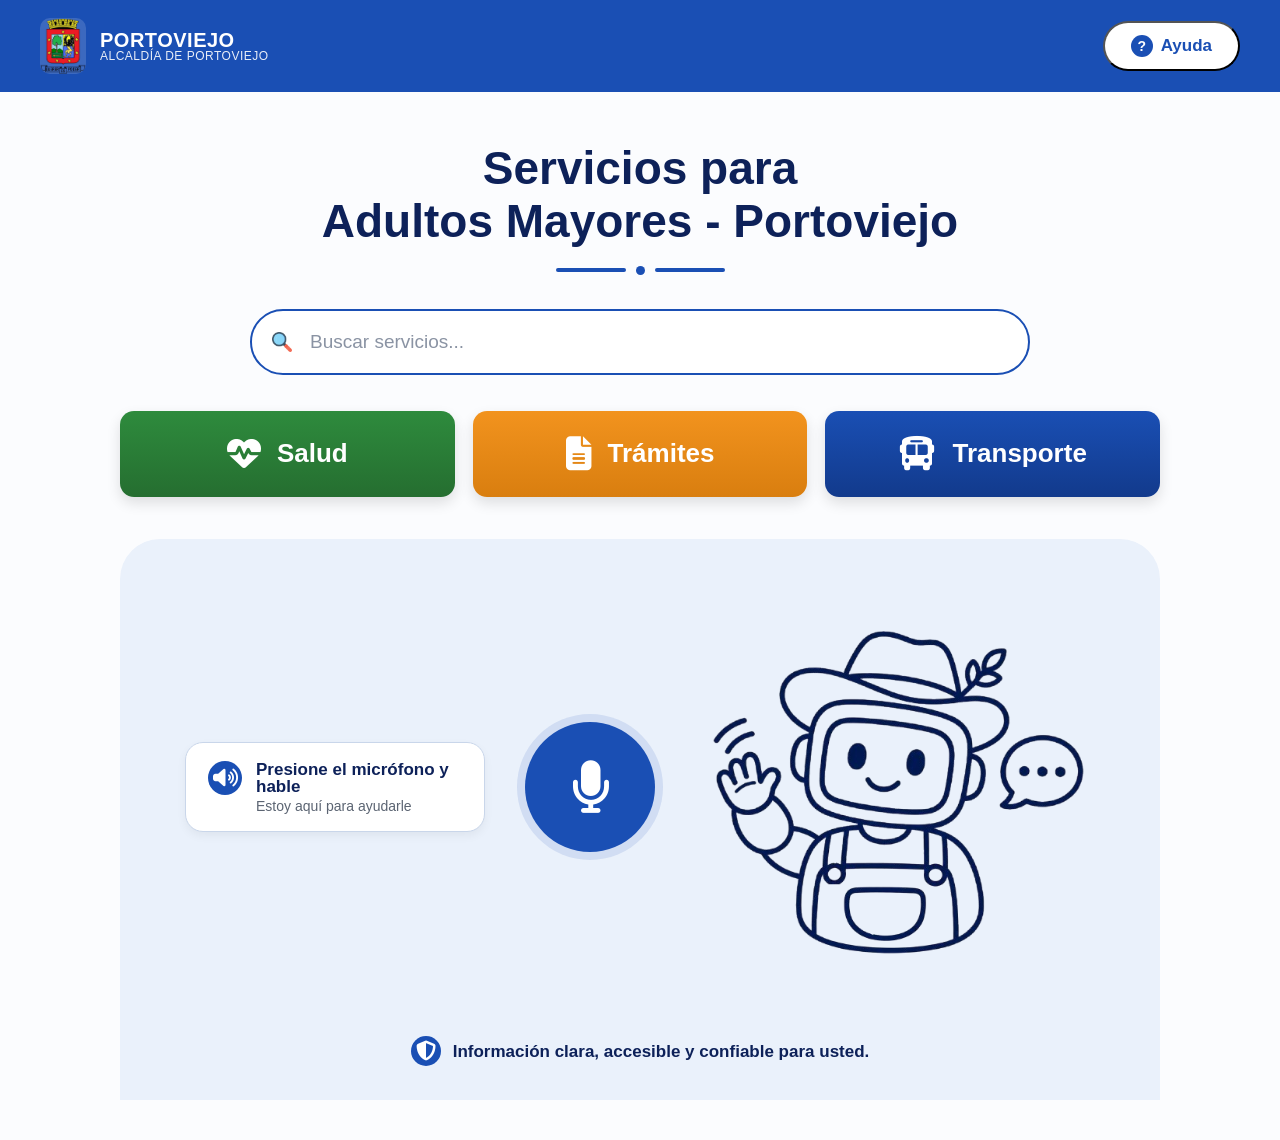
==== docs/index.html @ 7fa2d24a "VeVsiersion inicial de la pagina web con estructura base para git Page" ====
<!DOCTYPE html>
<html lang="es">
<head>
<meta charset="UTF-8">
<meta name="viewport" content="width=device-width, initial-scale=1.0">
<title>Servicios para Adultos Mayores - Portoviejo</title>
<link rel="stylesheet" href="resources/reset.css">
<link rel="stylesheet" href="resources/style.css">
<link rel="stylesheet" href="https://cdnjs.cloudflare.com/ajax/libs/font-awesome/6.7.2/css/all.min.css">
</head>
<body>

<header>
  <div class="logo">
    <img src="resources/imagenes/Escudo_de_Portoviejo.png" alt="Escudo de Portoviejo">
    <div class="logo-text">
      <div class="title">PORTOVIEJO</div>
      <div class="subtitle">ALCALDÍA DE PORTOVIEJO</div>
    </div>
  </div>
  <button class="help-btn"><span class="q">?</span> Ayuda</button>
</header>

<main>
  <h1>Servicios para<br>Adultos Mayores - Portoviejo</h1>
  <div class="divider">
    <div class="line"></div>
    <div class="dot"></div>
    <div class="line"></div>
  </div>

  <div class="search-wrap">
    <span class="icon">
      <img src="resources/imagenes/lupa.png" alt="Buscar">
    </span>
    <input type="text" placeholder="Buscar servicios...">
  </div>

  <div class="categories">
    <button class="cat-btn cat-salud">
      <i class="fa-solid fa-heart-pulse"></i>
      Salud
    </button>

    <button class="cat-btn cat-tramites">
      <i class="fa-solid fa-file-lines"></i>
      Trámites
    </button>

    <button class="cat-btn cat-transporte">
      <i class="fa-solid fa-bus"></i>
      Transporte
    </button>
  </div>

  <div class="assistant">
    <div class="bubble">
      <div class="speaker">
        <i class="fa-solid fa-volume-high"></i>
      </div>
      <div>
        <div class="bubble-title">Presione el micrófono y hable</div>
        <div class="bubble-sub">Estoy aquí para ayudarle</div>
      </div>
    </div>

    <div class="mic-wrap">
      <button class="mic-btn" aria-label="Activar micrófono">
        <i class="fa-solid fa-microphone"></i>
      </button>
    </div>

    <div class="avatar">
      <img src="resources/imagenes/Avatar3.png" alt="Asistente">
    </div>
  </div>

  <div class="footer-bar">
    <div class="shield">
      <i class="fa-solid fa-shield-halved"></i>
    </div>
    Información clara, accesible y confiable para usted.
  </div>
</main>

</body>
</html>
---- docs/resources/style.css ----
:root{/*variables CSS para tener colores especificos y no tan fuertes para las pautas WCAG*/
    --navy:#0d2159;
    --blue:#1a4fb4;
    --blue-light:#eaf1fb;
    --green:#2e8b3d;
    --green-dark:#256e30;
    --orange:#f2931e;
    --orange-dark:#d97e0f;
    --gray-text:#5b6472;
    --border:#c9d6ea;
    --bg:#fbfcfe;
}
*{
    box-sizing:border-box;
}

/*CONFIGURACION GENERAL*/

body{
    font-family: "Segoe UI", Arial, sans-serif;
    background: var(--bg);
    color: var(--navy);
}
header{
    background: var(--blue);
    display:flex;
    align-items:center;
    justify-content:space-between;
    padding: 18px 40px;
}
.logo{
    display:flex;
    align-items:center;
    gap:14px;
    color:#fff;
}

/* cuadro donde esta el logo de portoviejo */
.logo img{
    width:46px;
    height:56px;
    background:rgba(255,255,255,0.15);
    border-radius:10px;
    display:flex;
    align-items:center;
    justify-content:center;
    font-size:24px;
}
/* nombre principal */
.logo-text .title{
    font-weight:800;
    font-size:20px;
    letter-spacing:0.5px;
}
/* texto pequeño */
.logo-text .subtitle{
    font-size:12px;
    opacity:0.9;
    letter-spacing:0.5px;
}

/* boton ayuda*/
.help-btn{
    background:white;
    color:var(--blue);
    border-radius:999px;
    padding:12px 26px;
    font-size:17px;
    font-weight:700;
    display:flex;
    align-items:center;
    gap:8px;
    cursor:pointer;

}
/* círculo con el signo ? */
.help-btn .q{
    width:22px;
    height:22px;
    background:var(--blue);
    color:white;
    border-radius:50%;
    display:flex;
    justify-content:center;
    align-items:center;
    font-size:14px;
}

main{
    max-width: 1100px;
    margin: 0 auto;
    padding: 50px 30px 40px;
    text-align:center;
}
h1{
    font-size: 46px;
    line-height:1.15;
    margin: 0 0 18px;
    font-weight:900;
    color: var(--navy);
}

/*LINEA DECORATIVA -.-*/
.divider{
    display:flex;
    align-items:center;
    justify-content:center;
    gap:10px;
    margin-bottom: 34px;
}
.divider .line{
    width:70px;
    height:4px;
    background: var(--blue);
    border-radius:2px;
}
.divider .dot{
    width:9px;
    height:9px;
    border-radius:50%;
    background: var(--blue);
}

/* BARRA DE BUSQUEDA*/
.search-wrap{
    max-width: 780px;
    margin: 0 auto 36px;
    position:relative;
}
.search-wrap input{
    width:100%;
    padding: 20px 24px 20px 58px;
    font-size:19px;
    border-radius: 999px;
    border: 2px solid var(--blue);
    outline:none;
    color: var(--navy);
}
/* color del texto */
.search-wrap input::placeholder{
    color:#8a93a3;
}
/* icono de busqueda */
.search-wrap .icon img{
    position:absolute;
    left:22px;
    top:50%;
    width:20px;
    height:20px;
    transform: translateY(-50%);
    /*color:#8a93a3;*/
    /*font-size:20px;*/
}

/*BOTONES DE CATEGORÍAS*/
.categories{
    display:grid;
    grid-template-columns: repeat(3, 1fr);
    gap: 18px;
    margin-bottom: 42px;
}

/* estilo general de los botones */
.cat-btn{
    border:none;
    border-radius: 14px;
    padding: 26px 18px;
    font-size: 26px;
    font-weight:800;
    color:#fff;
    display:flex;
    align-items:center;
    justify-content:center;
    gap:16px;
    cursor:pointer;
    box-shadow: 0 6px 14px rgba(0,0,0,0.12);
    transition: transform .15s ease, box-shadow .15s ease;
}

/* efecto al pasar el mouse */
.cat-btn:hover{
    transform: translateY(-3px);
    box-shadow: 0 10px 20px rgba(0,0,0,0.16);
}

/* resalta el botón cuando se navega con teclado */
.cat-btn:focus-visible{
    outline: 3px solid var(--navy);
    outline-offset:3px;
}

/* tamaño de los iconos */
.cat-btn i{
    font-size:34px;
    flex-shrink:0;
}

/* Colores de cada boton */
.cat-salud{
    background: linear-gradient(180deg, var(--green), var(--green-dark));
}
.cat-tramites{
    background: linear-gradient(180deg, var(--orange), var(--orange-dark));
}
.cat-transporte{
    background: linear-gradient(180deg, var(--blue), #123a8c);
}

/*SECCION DEL ASISTENTE*/
.assistant{
    position:relative;
    background: var(--blue-light);
    border-radius: 40px 40px 0 0;
    padding: 60px 40px 40px;
    display:flex;
    align-items:center;
    justify-content:center;
    gap: 40px;
    overflow:hidden;
}

/*BURBUJA DE INFORMACION DEL MICROFONO*/
.bubble{
    background:#fff;
    border:1px solid var(--border);
    border-radius: 18px;
    padding: 18px 22px;
    max-width: 300px;
    text-align:left;
    display:flex;
    gap:14px;
    align-items:flex-start;
    box-shadow: 0 4px 10px rgba(0,0,0,0.05);
}

/* div del icono del altavoz */
.bubble .speaker{
    background: var(--blue);
    /*color:#fff;*/
    width:34px;
    height:34px;
    border-radius:50%;
    display:flex;
    align-items:center;
    justify-content:center;
    flex-shrink:0;
    font-size:16px;
}
/*icono del altavoz*/
.bubble .speaker i{
    font-size:20px;
    color:white;
}

/* titulo */
.bubble .bubble-title{
    font-weight:800;
    font-size:17px;
    margin-bottom:4px;
    color: var(--navy);
}

/* texto */
.bubble .bubble-sub{
    font-size:14px;
    color: var(--gray-text);
}

/*  MICROFONO */
.mic-wrap{
    position:relative;
    display:flex;
    align-items:center;
    justify-content:center;
}

/* boton circular del microfono */
.mic-btn{
    width: 130px; height:130px;
    border-radius:50%;
    background: var(--blue);
    border: none;
    display:flex;
    align-items:center;
    justify-content:center;
    cursor:pointer;
    box-shadow: 0 0 0 8px rgba(26,79,180,0.12);
    color:#fff;
    flex-shrink:0;
}

/* tamaño del icono */
.mic-btn i{
    font-size:52px;
    color:white;
}

/* Navegación con teclado */
.mic-btn:focus-visible{
    outline:3px solid var(--navy);
    outline-offset:4px;
}

/* Ondas decorativas */
.sound-wave{
    color: var(--blue);
    opacity:0.5;
}

/*IMAGEN DEL ASISTENTE*/
.avatar{
    width: 400px;
    flex-shrink:0;
}
.avatar img{
    width:100%;
    height:100%;
    display:block;
}

/*BARRA INFERIOR*/
.footer-bar{
    background: var(--blue-light);
    padding: 20px 20px 34px;
    display:flex;
    align-items:center;
    justify-content:center;
    gap:12px;
    font-size:17px;
    font-weight:700;
    color: var(--navy);
}

/* imagen del Escudo */
.footer-bar .shield{
    background: var(--blue);
    /*color:white;*/
    width:30px;
    height:30px;
    border-radius:50%;
    display:flex;
    align-items:center;
    justify-content:center;
    flex-shrink:0;
}
.footer-bar .shield i{
    font-size:20px;
    color:white;
}

/*DISEÑO RESPONSIVE*/
@media (max-width: 800px){
    h1{
        font-size:32px;
    }

    .categories{
        grid-template-columns: 1fr;
    }

    .assistant{
        flex-direction:column;
        gap:24px;
    }

    header{
        padding:14px 18px;
    }
}
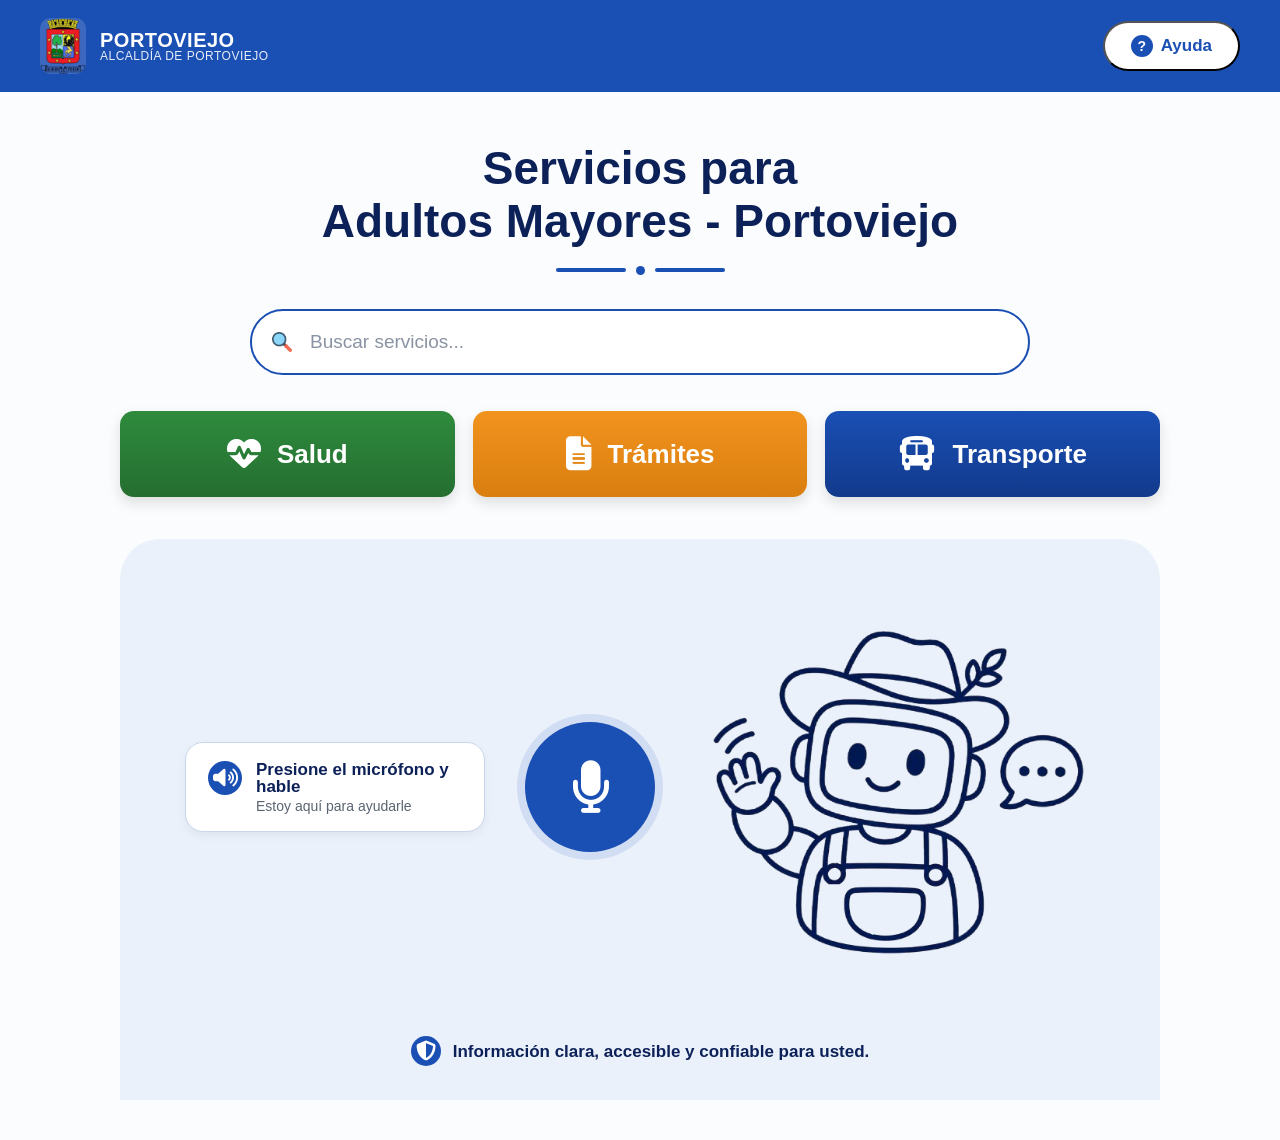
==== commit 0c0cc48f: "agregando mas paginas" ====
--- a/docs/index.html
+++ b/docs/index.html
@@ -1,23 +1,24 @@
 <!DOCTYPE html>
 <html lang="es">
 <head>
-<meta charset="UTF-8">
-<meta name="viewport" content="width=device-width, initial-scale=1.0">
-<title>Servicios para Adultos Mayores - Portoviejo</title>
-<link rel="stylesheet" href="resources/reset.css">
-<link rel="stylesheet" href="resources/style.css">
-<link rel="stylesheet" href="https://cdnjs.cloudflare.com/ajax/libs/font-awesome/6.7.2/css/all.min.css">
+  <meta charset="UTF-8">
+  <meta name="viewport" content="width=device-width, initial-scale=1.0">
+  <title>Servicios para Adultos Mayores - Portoviejo</title>
+  <link rel="stylesheet" href="resources/reset.css">
+  <link rel="stylesheet" href="resources/style.css">
+  <link rel="stylesheet" href="resources/common.css">
+  <link rel="stylesheet" href="https://cdnjs.cloudflare.com/ajax/libs/font-awesome/6.7.2/css/all.min.css">
 </head>
 <body>
 
 <header>
-  <div class="logo">
+  <a class="logo" href="index.html">
     <img src="resources/imagenes/Escudo_de_Portoviejo.png" alt="Escudo de Portoviejo">
     <div class="logo-text">
       <div class="title">PORTOVIEJO</div>
       <div class="subtitle">ALCALDÍA DE PORTOVIEJO</div>
     </div>
-  </div>
+  </a>
   <button class="help-btn"><span class="q">?</span> Ayuda</button>
 </header>
 
@@ -37,20 +38,20 @@
   </div>
 
   <div class="categories">
-    <button class="cat-btn cat-salud">
+    <a href="salud.html" class="cat-btn cat-salud">
       <i class="fa-solid fa-heart-pulse"></i>
       Salud
-    </button>
+    </a>
 
-    <button class="cat-btn cat-tramites">
+    <a href="tramites.html" class="cat-btn cat-tramites">
       <i class="fa-solid fa-file-lines"></i>
       Trámites
-    </button>
+    </a>
 
-    <button class="cat-btn cat-transporte">
+    <a href="transporte.html" class="cat-btn cat-transporte">
       <i class="fa-solid fa-bus"></i>
       Transporte
-    </button>
+    </a>
   </div>
 
   <div class="assistant">
--- a/docs/resources/style.css
+++ b/docs/resources/style.css
@@ -15,77 +15,77 @@
     box-sizing:border-box;
 }
 
-/*CONFIGURACION GENERAL*/
-
-body{
-    font-family: "Segoe UI", Arial, sans-serif;
-    background: var(--bg);
-    color: var(--navy);
-}
-header{
-    background: var(--blue);
-    display:flex;
-    align-items:center;
-    justify-content:space-between;
-    padding: 18px 40px;
-}
-.logo{
-    display:flex;
-    align-items:center;
-    gap:14px;
-    color:#fff;
-}
-
-/* cuadro donde esta el logo de portoviejo */
-.logo img{
-    width:46px;
-    height:56px;
-    background:rgba(255,255,255,0.15);
-    border-radius:10px;
-    display:flex;
-    align-items:center;
-    justify-content:center;
-    font-size:24px;
-}
-/* nombre principal */
-.logo-text .title{
-    font-weight:800;
-    font-size:20px;
-    letter-spacing:0.5px;
-}
-/* texto pequeño */
-.logo-text .subtitle{
-    font-size:12px;
-    opacity:0.9;
-    letter-spacing:0.5px;
-}
-
-/* boton ayuda*/
-.help-btn{
-    background:white;
-    color:var(--blue);
-    border-radius:999px;
-    padding:12px 26px;
-    font-size:17px;
-    font-weight:700;
-    display:flex;
-    align-items:center;
-    gap:8px;
-    cursor:pointer;
-
-}
-/* círculo con el signo ? */
-.help-btn .q{
-    width:22px;
-    height:22px;
-    background:var(--blue);
-    color:white;
-    border-radius:50%;
-    display:flex;
-    justify-content:center;
-    align-items:center;
-    font-size:14px;
-}
+/*!*CONFIGURACION GENERAL*!*/
+
+/*body{*/
+/*    font-family: "Segoe UI", Arial, sans-serif;*/
+/*    background: var(--bg);*/
+/*    color: var(--navy);*/
+/*}*/
+/*header{*/
+/*    background: var(--blue);*/
+/*    display:flex;*/
+/*    align-items:center;*/
+/*    justify-content:space-between;*/
+/*    padding: 18px 40px;*/
+/*}*/
+/*.logo{*/
+/*    display:flex;*/
+/*    align-items:center;*/
+/*    gap:14px;*/
+/*    color:#fff;*/
+/*}*/
+
+/*!* cuadro donde esta el logo de portoviejo *!*/
+/*.logo img{*/
+/*    width:46px;*/
+/*    height:56px;*/
+/*    background:rgba(255,255,255,0.15);*/
+/*    border-radius:10px;*/
+/*    display:flex;*/
+/*    align-items:center;*/
+/*    justify-content:center;*/
+/*    font-size:24px;*/
+/*}*/
+/*!* nombre principal *!*/
+/*.logo-text .title{*/
+/*    font-weight:800;*/
+/*    font-size:20px;*/
+/*    letter-spacing:0.5px;*/
+/*}*/
+/*!* texto pequeño *!*/
+/*.logo-text .subtitle{*/
+/*    font-size:12px;*/
+/*    opacity:0.9;*/
+/*    letter-spacing:0.5px;*/
+/*}*/
+
+/*!* boton ayuda*!*/
+/*.help-btn{*/
+/*    background:white;*/
+/*    color:var(--blue);*/
+/*    border-radius:999px;*/
+/*    padding:12px 26px;*/
+/*    font-size:17px;*/
+/*    font-weight:700;*/
+/*    display:flex;*/
+/*    align-items:center;*/
+/*    gap:8px;*/
+/*    cursor:pointer;*/
+
+/*}*/
+/*!* círculo con el signo ? *!*/
+/*.help-btn .q{*/
+/*    width:22px;*/
+/*    height:22px;*/
+/*    background:var(--blue);*/
+/*    color:white;*/
+/*    border-radius:50%;*/
+/*    display:flex;*/
+/*    justify-content:center;*/
+/*    align-items:center;*/
+/*    font-size:14px;*/
+/*}*/
 
 main{
     max-width: 1100px;
--- a/docs/resources/common.css
+++ b/docs/resources/common.css
@@ -0,0 +1,180 @@
+:root{
+  --navy:#0d2159;
+  --blue:#1a4fb4;
+  --blue-light:#eaf1fb;
+  --green:#2e8b3d;
+  --green-dark:#256e30;
+  --orange:#f2931e;
+  --orange-dark:#d97e0f;
+  --gray-text:#5b6472;
+  --border:#c9d6ea;
+  --bg:#fbfcfe;
+  --red:#c0392b;
+  --red-dark:#992e22;
+  --teal:#2fa9ad;
+  --teal-dark:#20807e;
+  --cyan:#1ea3b8;
+  --cyan-dark:#166c7b;
+  --gold:#e5a11a;
+  --gold-dark:#b87e0e;
+}
+*{ box-sizing:border-box; }
+
+html{
+  scroll-behavior:smooth;
+}
+
+/*CONFIGURACION GENERAL*/
+
+body{
+  font-family: "Segoe UI", Arial, sans-serif;
+  background: var(--bg);
+  color: var(--navy);
+}
+header{
+  background: var(--blue);
+  display:flex;
+  align-items:center;
+  justify-content:space-between;
+  padding: 18px 40px;
+}
+.logo{
+  display:flex;
+  align-items:center;
+  gap:14px;
+  color:#fff;
+}
+/* cuadro donde esta el logo de portoviejo */
+.logo img{
+  width:46px;
+  height:56px;
+  background:rgba(255,255,255,0.15);
+  border-radius:10px;
+  display:flex;
+  align-items:center;
+  justify-content:center;
+  font-size:24px;
+}
+/* nombre principal */
+.logo-text .title{
+  font-weight:800;
+  font-size:20px;
+  letter-spacing:0.5px;
+}
+/* texto pequeño */
+.logo-text .subtitle{
+  font-size:12px;
+  opacity:0.9;
+  letter-spacing:0.5px;
+}
+
+/* boton ayuda*/
+.help-btn{
+  background:white;
+  color:var(--blue);
+  border-radius:999px;
+  padding:12px 26px;
+  font-size:17px;
+  font-weight:700;
+  display:flex;
+  align-items:center;
+  gap:8px;
+  cursor:pointer;
+
+}
+/* círculo con el signo ? */
+.help-btn .q{
+  width:22px;
+  height:22px;
+  background:var(--blue);
+  color:white;
+  border-radius:50%;
+  display:flex;
+  justify-content:center;
+  align-items:center;
+  font-size:14px;
+}
+/*a{ color:inherit; }*/
+
+/*!* Accesibilidad: salto de contenido y foco visible *!*/
+/*.skip-link{*/
+/*  position:absolute; left:-999px; top:0;*/
+/*  background:#fff; color:var(--navy); padding:14px 22px;*/
+/*  z-index:200; border-radius:0 0 10px 0; font-weight:700;*/
+/*}*/
+/*.skip-link:focus{ left:0; }*/
+/*a:focus-visible, button:focus-visible{*/
+/*  outline: 3px solid var(--navy);*/
+/*  outline-offset:3px;*/
+/*}*/
+
+/*!* Encabezado, igual en todas las páginas *!*/
+/*header{*/
+/*  background: var(--blue);*/
+/*  display:flex;*/
+/*  align-items:center;*/
+/*  justify-content:space-between;*/
+/*  padding: 18px 40px;*/
+/*}*/
+/*.logo{*/
+/*  display:flex; align-items:center; gap:14px;*/
+/*  color:#fff; text-decoration:none;*/
+/*}*/
+/*.logo-icon{*/
+/*  width:46px;height:46px;*/
+/*  background:rgba(255,255,255,0.15);*/
+/*  border-radius:10px;*/
+/*  display:flex;align-items:center;justify-content:center;*/
+/*  font-size:24px;*/
+/*}*/
+/*.logo-text .title{ font-weight:800; font-size:20px; letter-spacing:0.5px; }*/
+/*.logo-text .subtitle{ font-size:12px; opacity:0.9; letter-spacing:0.5px; }*/
+/*.help-btn{*/
+/*  background:#fff; color: var(--blue); border:none; border-radius: 999px;*/
+/*  padding: 12px 26px; font-size: 17px; font-weight:700;*/
+/*  display:flex; align-items:center; gap:8px; cursor:pointer;*/
+/*}*/
+/*.help-btn .q{*/
+/*  background: var(--blue); color:#fff; width:22px;height:22px; border-radius:50%;*/
+/*  display:flex;align-items:center;justify-content:center; font-size:14px;*/
+/*}*/
+
+/*!* Enlace "volver al inicio", usado en las subpáginas *!*/
+/*.back-link{*/
+/*  display:inline-flex; align-items:center; gap:10px;*/
+/*  font-size:18px; font-weight:700; color: var(--blue);*/
+/*  text-decoration:none; margin-bottom: 26px; padding:10px 6px;*/
+/*}*/
+/*.back-link svg{ width:22px; height:22px; }*/
+
+/*!* Asistente de voz flotante, igual en todas las subpáginas *!*/
+/*.float-assistant{*/
+/*  position:fixed; right:26px; bottom:26px; z-index:100;*/
+/*  display:flex; align-items:center; gap:14px;*/
+/*}*/
+/*.float-bubble{*/
+/*  background:#fff; border:1px solid var(--border); border-radius:14px;*/
+/*  padding:12px 18px; font-size:15px; font-weight:700; color:var(--navy);*/
+/*  box-shadow: 0 4px 12px rgba(0,0,0,0.12); max-width:170px;*/
+/*}*/
+/*.float-mic{*/
+/*  width:78px; height:78px; border-radius:50%;*/
+/*  background: var(--blue); border:none; color:#fff;*/
+/*  display:flex; align-items:center; justify-content:center;*/
+/*  box-shadow: 0 0 0 6px rgba(26,79,180,0.15), 0 6px 16px rgba(0,0,0,0.2);*/
+/*  cursor:pointer; flex-shrink:0;*/
+/*}*/
+/*.float-mic svg{ width:34px; height:34px; }*/
+
+@media (max-width: 700px){
+  header{
+    padding:14px 18px;
+  }
+  .float-bubble{
+    display:none;
+  }
+  .float-assistant{
+    right:16px;
+    bottom:16px;
+  }
+}
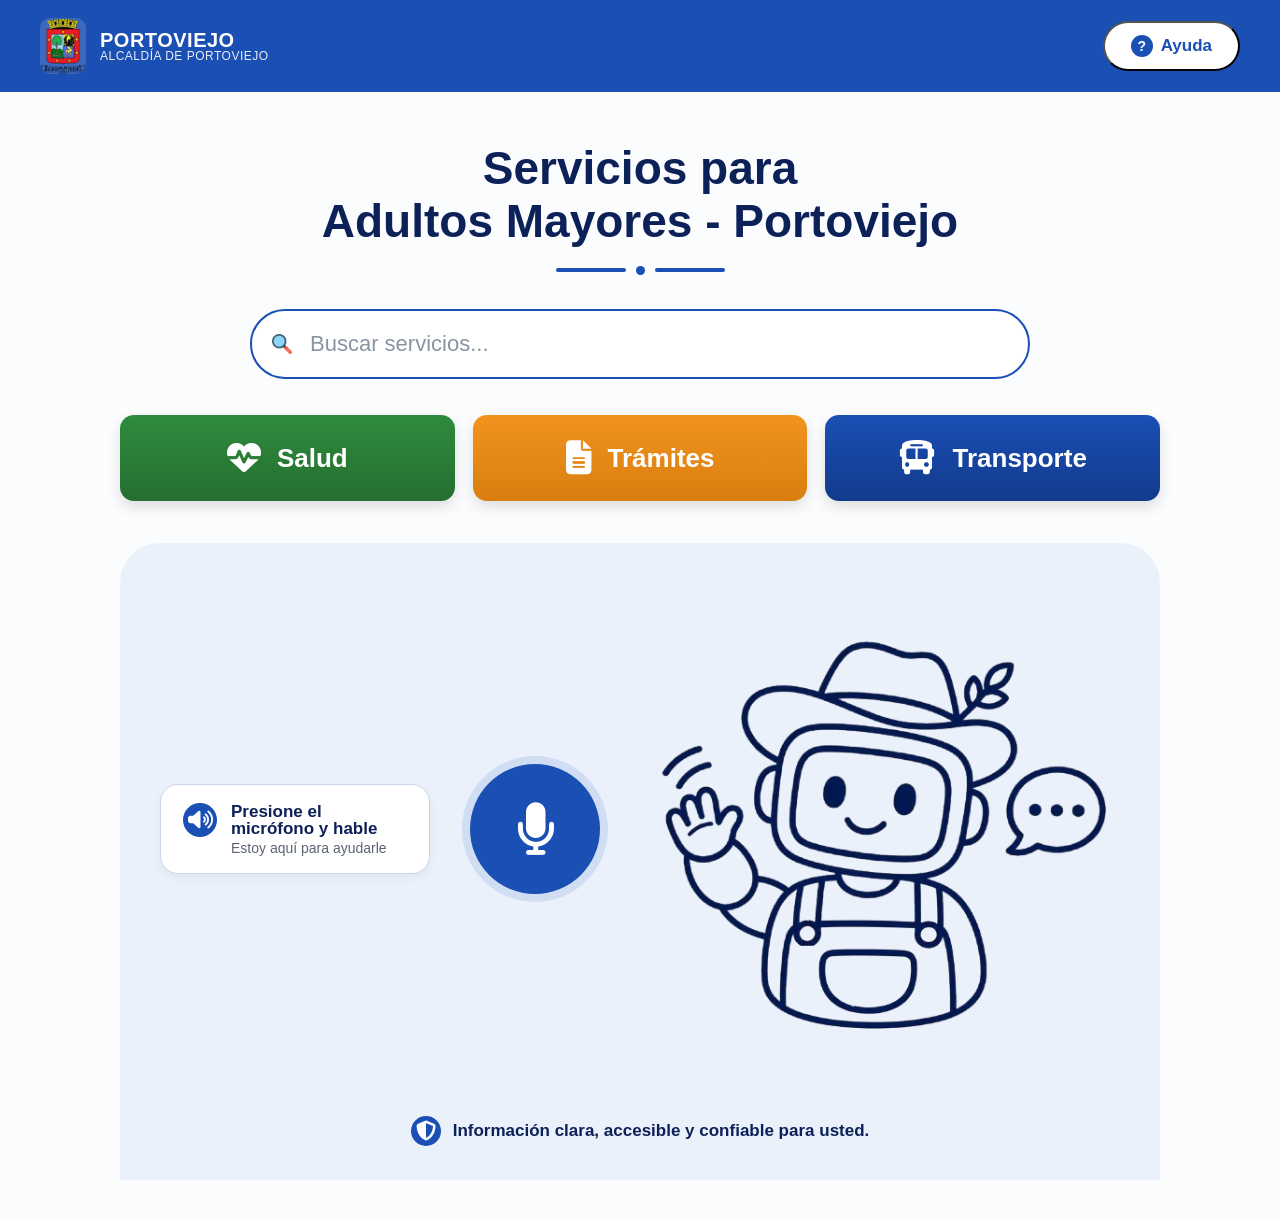
==== commit bcd5e72e: "Corrigiendo criterios para analisis de pautas WCAG en pagina principal(Index)" ====
--- a/docs/index.html
+++ b/docs/index.html
@@ -3,7 +3,7 @@
 <head>
   <meta charset="UTF-8">
   <meta name="viewport" content="width=device-width, initial-scale=1.0">
-  <title>Servicios para Adultos Mayores - Portoviejo</title>
+  <title>Servicios para Adultos Mayores de Portoviejo</title>
   <link rel="stylesheet" href="resources/reset.css">
   <link rel="stylesheet" href="resources/style.css">
   <link rel="stylesheet" href="resources/common.css">
@@ -12,14 +12,17 @@
 <body>
 
 <header>
-  <a class="logo" href="index.html">
-    <img src="resources/imagenes/Escudo_de_Portoviejo.png" alt="Escudo de Portoviejo">
+  <a class="logo" href="index.html" aria-label="Ir a la página principal">
+    <img src="resources/imagenes/Escudo_de_Portoviejo.png" alt="Escudo-Portoviejo">
     <div class="logo-text">
-      <div class="title">PORTOVIEJO</div>
-      <div class="subtitle">ALCALDÍA DE PORTOVIEJO</div>
+      <p class="title">PORTOVIEJO</p>
+      <p class="subtitle">ALCALDÍA DE PORTOVIEJO</p>
     </div>
   </a>
-  <button class="help-btn"><span class="q">?</span> Ayuda</button>
+  <button class="help-btn">
+    <span class="q" aria-hidden="true">?</span>
+    <p>Ayuda</p>
+  </button>
 </header>
 
 <main>
@@ -32,32 +35,34 @@
 
   <div class="search-wrap">
     <span class="icon">
-      <img src="resources/imagenes/lupa.png" alt="Buscar">
+      <img src="resources/imagenes/lupa.png" alt="" aria-hidden="true">
     </span>
-    <input type="text" placeholder="Buscar servicios...">
+
+    <label for="buscar" class="sr-only">Buscar servicios</label>
+    <input id="buscar" type="text" placeholder="Buscar servicios...">
   </div>
 
   <div class="categories">
     <a href="salud.html" class="cat-btn cat-salud">
-      <i class="fa-solid fa-heart-pulse"></i>
-      Salud
+      <i class="fa-solid fa-heart-pulse" aria-hidden="true"></i>
+      <p>Salud</p>
     </a>
 
     <a href="tramites.html" class="cat-btn cat-tramites">
-      <i class="fa-solid fa-file-lines"></i>
-      Trámites
+      <i class="fa-solid fa-file-lines" aria-hidden="true"></i>
+      <p>Trámites</p>
     </a>
 
     <a href="transporte.html" class="cat-btn cat-transporte">
-      <i class="fa-solid fa-bus"></i>
-      Transporte
+      <i class="fa-solid fa-bus" aria-hidden="true"></i>
+      <p>Transporte</p>
     </a>
   </div>
 
   <div class="assistant">
     <div class="bubble">
       <div class="speaker">
-        <i class="fa-solid fa-volume-high"></i>
+        <i class="fa-solid fa-volume-high" aria-hidden="true"></i>
       </div>
       <div>
         <div class="bubble-title">Presione el micrófono y hable</div>
@@ -66,21 +71,21 @@
     </div>
 
     <div class="mic-wrap">
-      <button class="mic-btn" aria-label="Activar micrófono">
-        <i class="fa-solid fa-microphone"></i>
+      <button class="mic-btn" aria-label="Activar microfono">
+        <i class="fa-solid fa-microphone" aria-hidden="true"></i>
       </button>
     </div>
 
     <div class="avatar">
-      <img src="resources/imagenes/Avatar3.png" alt="Asistente">
+      <img src="resources/imagenes/Avatar3.png" alt="Avatar-Asistente">
     </div>
   </div>
 
   <div class="footer-bar">
     <div class="shield">
-      <i class="fa-solid fa-shield-halved"></i>
+      <i class="fa-solid fa-shield-halved" aria-hidden="true"></i>
     </div>
-    Información clara, accesible y confiable para usted.
+    <p>Información clara, accesible y confiable para usted.</p>
   </div>
 </main>
 
--- a/docs/resources/style.css
+++ b/docs/resources/style.css
@@ -15,78 +15,6 @@
     box-sizing:border-box;
 }
 
-/*!*CONFIGURACION GENERAL*!*/
-
-/*body{*/
-/*    font-family: "Segoe UI", Arial, sans-serif;*/
-/*    background: var(--bg);*/
-/*    color: var(--navy);*/
-/*}*/
-/*header{*/
-/*    background: var(--blue);*/
-/*    display:flex;*/
-/*    align-items:center;*/
-/*    justify-content:space-between;*/
-/*    padding: 18px 40px;*/
-/*}*/
-/*.logo{*/
-/*    display:flex;*/
-/*    align-items:center;*/
-/*    gap:14px;*/
-/*    color:#fff;*/
-/*}*/
-
-/*!* cuadro donde esta el logo de portoviejo *!*/
-/*.logo img{*/
-/*    width:46px;*/
-/*    height:56px;*/
-/*    background:rgba(255,255,255,0.15);*/
-/*    border-radius:10px;*/
-/*    display:flex;*/
-/*    align-items:center;*/
-/*    justify-content:center;*/
-/*    font-size:24px;*/
-/*}*/
-/*!* nombre principal *!*/
-/*.logo-text .title{*/
-/*    font-weight:800;*/
-/*    font-size:20px;*/
-/*    letter-spacing:0.5px;*/
-/*}*/
-/*!* texto pequeño *!*/
-/*.logo-text .subtitle{*/
-/*    font-size:12px;*/
-/*    opacity:0.9;*/
-/*    letter-spacing:0.5px;*/
-/*}*/
-
-/*!* boton ayuda*!*/
-/*.help-btn{*/
-/*    background:white;*/
-/*    color:var(--blue);*/
-/*    border-radius:999px;*/
-/*    padding:12px 26px;*/
-/*    font-size:17px;*/
-/*    font-weight:700;*/
-/*    display:flex;*/
-/*    align-items:center;*/
-/*    gap:8px;*/
-/*    cursor:pointer;*/
-
-/*}*/
-/*!* círculo con el signo ? *!*/
-/*.help-btn .q{*/
-/*    width:22px;*/
-/*    height:22px;*/
-/*    background:var(--blue);*/
-/*    color:white;*/
-/*    border-radius:50%;*/
-/*    display:flex;*/
-/*    justify-content:center;*/
-/*    align-items:center;*/
-/*    font-size:14px;*/
-/*}*/
-
 main{
     max-width: 1100px;
     margin: 0 auto;
@@ -131,7 +59,7 @@
 .search-wrap input{
     width:100%;
     padding: 20px 24px 20px 58px;
-    font-size:19px;
+    font-size:22px;
     border-radius: 999px;
     border: 2px solid var(--blue);
     outline:none;
@@ -184,11 +112,7 @@
     box-shadow: 0 10px 20px rgba(0,0,0,0.16);
 }
 
-/* resalta el botón cuando se navega con teclado */
-.cat-btn:focus-visible{
-    outline: 3px solid var(--navy);
-    outline-offset:3px;
-}
+
 
 /* tamaño de los iconos */
 .cat-btn i{
@@ -260,13 +184,11 @@
     margin-bottom:4px;
     color: var(--navy);
 }
-
 /* texto */
 .bubble .bubble-sub{
     font-size:14px;
     color: var(--gray-text);
 }
-
 /*  MICROFONO */
 .mic-wrap{
     position:relative;
@@ -274,10 +196,10 @@
     align-items:center;
     justify-content:center;
 }
-
 /* boton circular del microfono */
 .mic-btn{
-    width: 130px; height:130px;
+    width: 130px;
+    height:130px;
     border-radius:50%;
     background: var(--blue);
     border: none;
@@ -289,7 +211,6 @@
     color:#fff;
     flex-shrink:0;
 }
-
 /* tamaño del icono */
 .mic-btn i{
     font-size:52px;
@@ -310,7 +231,8 @@
 
 /*IMAGEN DEL ASISTENTE*/
 .avatar{
-    width: 400px;
+    width: 50%;
+    min-width: 300px;
     flex-shrink:0;
 }
 .avatar img{
--- a/docs/resources/common.css
+++ b/docs/resources/common.css
@@ -82,6 +82,7 @@
   cursor:pointer;
 
 }
+
 /* círculo con el signo ? */
 .help-btn .q{
   width:22px;
@@ -94,87 +95,17 @@
   align-items:center;
   font-size:14px;
 }
-/*a{ color:inherit; }*/
 
-/*!* Accesibilidad: salto de contenido y foco visible *!*/
-/*.skip-link{*/
-/*  position:absolute; left:-999px; top:0;*/
-/*  background:#fff; color:var(--navy); padding:14px 22px;*/
-/*  z-index:200; border-radius:0 0 10px 0; font-weight:700;*/
-/*}*/
-/*.skip-link:focus{ left:0; }*/
-/*a:focus-visible, button:focus-visible{*/
-/*  outline: 3px solid var(--navy);*/
-/*  outline-offset:3px;*/
-/*}*/
-
-/*!* Encabezado, igual en todas las páginas *!*/
-/*header{*/
-/*  background: var(--blue);*/
-/*  display:flex;*/
-/*  align-items:center;*/
-/*  justify-content:space-between;*/
-/*  padding: 18px 40px;*/
-/*}*/
-/*.logo{*/
-/*  display:flex; align-items:center; gap:14px;*/
-/*  color:#fff; text-decoration:none;*/
-/*}*/
-/*.logo-icon{*/
-/*  width:46px;height:46px;*/
-/*  background:rgba(255,255,255,0.15);*/
-/*  border-radius:10px;*/
-/*  display:flex;align-items:center;justify-content:center;*/
-/*  font-size:24px;*/
-/*}*/
-/*.logo-text .title{ font-weight:800; font-size:20px; letter-spacing:0.5px; }*/
-/*.logo-text .subtitle{ font-size:12px; opacity:0.9; letter-spacing:0.5px; }*/
-/*.help-btn{*/
-/*  background:#fff; color: var(--blue); border:none; border-radius: 999px;*/
-/*  padding: 12px 26px; font-size: 17px; font-weight:700;*/
-/*  display:flex; align-items:center; gap:8px; cursor:pointer;*/
-/*}*/
-/*.help-btn .q{*/
-/*  background: var(--blue); color:#fff; width:22px;height:22px; border-radius:50%;*/
-/*  display:flex;align-items:center;justify-content:center; font-size:14px;*/
-/*}*/
-
-/*!* Enlace "volver al inicio", usado en las subpáginas *!*/
-/*.back-link{*/
-/*  display:inline-flex; align-items:center; gap:10px;*/
-/*  font-size:18px; font-weight:700; color: var(--blue);*/
-/*  text-decoration:none; margin-bottom: 26px; padding:10px 6px;*/
-/*}*/
-/*.back-link svg{ width:22px; height:22px; }*/
-
-/*!* Asistente de voz flotante, igual en todas las subpáginas *!*/
-/*.float-assistant{*/
-/*  position:fixed; right:26px; bottom:26px; z-index:100;*/
-/*  display:flex; align-items:center; gap:14px;*/
-/*}*/
-/*.float-bubble{*/
-/*  background:#fff; border:1px solid var(--border); border-radius:14px;*/
-/*  padding:12px 18px; font-size:15px; font-weight:700; color:var(--navy);*/
-/*  box-shadow: 0 4px 12px rgba(0,0,0,0.12); max-width:170px;*/
-/*}*/
-/*.float-mic{*/
-/*  width:78px; height:78px; border-radius:50%;*/
-/*  background: var(--blue); border:none; color:#fff;*/
-/*  display:flex; align-items:center; justify-content:center;*/
-/*  box-shadow: 0 0 0 6px rgba(26,79,180,0.15), 0 6px 16px rgba(0,0,0,0.2);*/
-/*  cursor:pointer; flex-shrink:0;*/
-/*}*/
-/*.float-mic svg{ width:34px; height:34px; }*/
+/* resalta el boton cuando se navega con teclado (tecla Tab)*/
+a:focus-visible,
+button:focus-visible,
+input:focus-visible {
+  outline: 3px solid var(--navy);
+  outline-offset: 3px;
+}
 
 @media (max-width: 700px){
   header{
     padding:14px 18px;
   }
-  .float-bubble{
-    display:none;
-  }
-  .float-assistant{
-    right:16px;
-    bottom:16px;
-  }
 }
